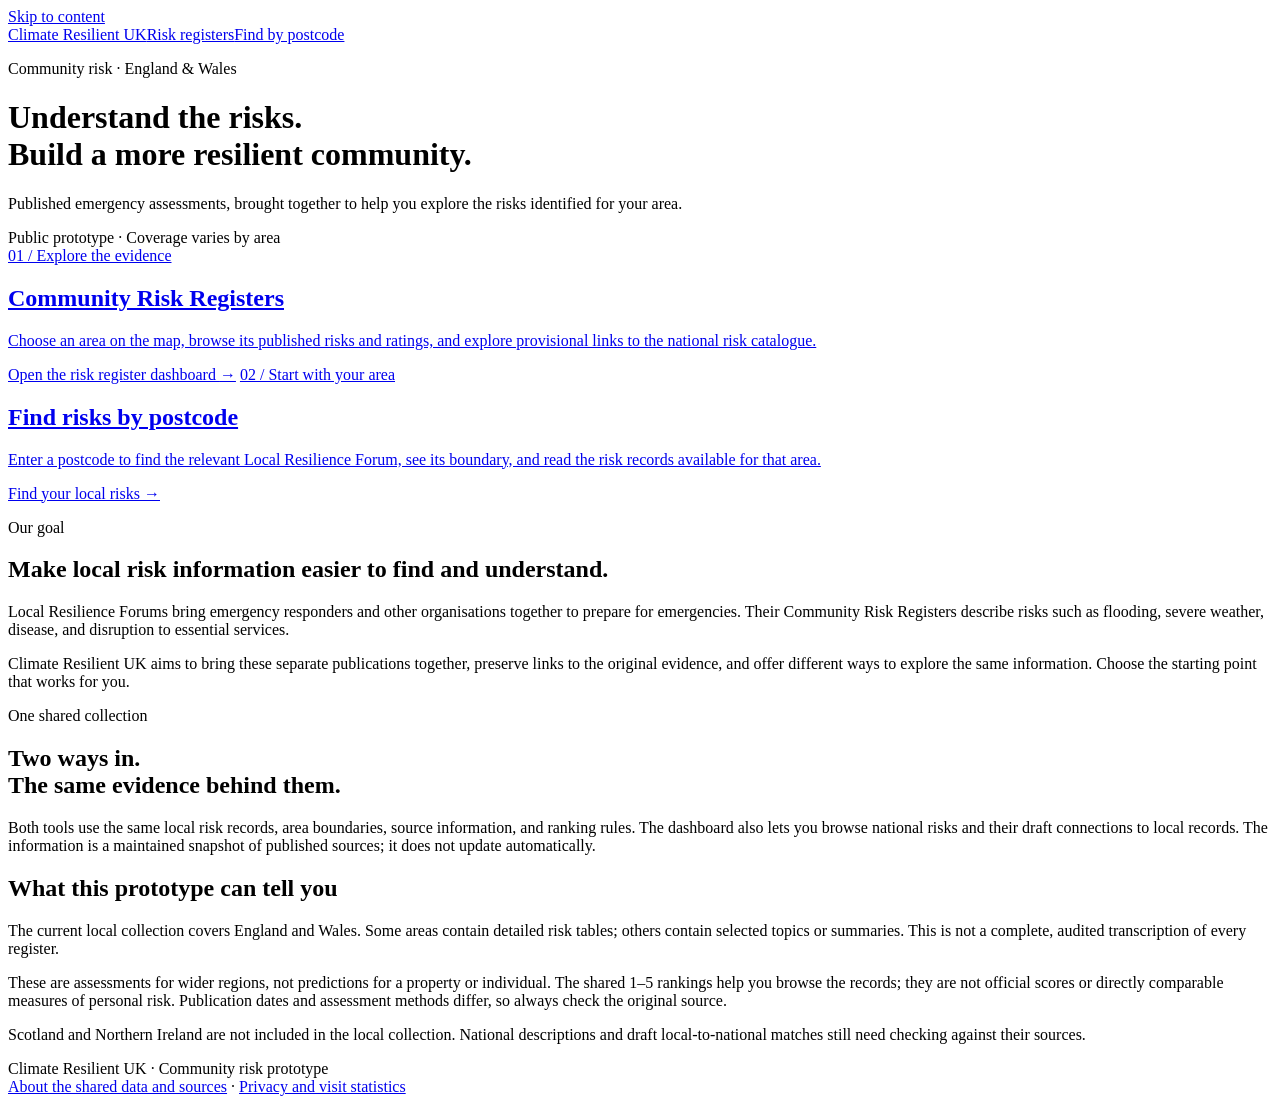
==== index.html @ b1b25397 "Enable GoatCounter on the home menu" ====
<!doctype html>
<html lang="en">
<head>
  <meta charset="utf-8">
  <meta name="viewport" content="width=device-width,initial-scale=1">
  <meta name="description" content="Explore published emergency risks across England and Wales, through Community Risk Registers or a postcode search.">
  <title>Climate Resilient UK | Community risk</title>
  <link rel="stylesheet" href="assets/shared.css">
  <link rel="stylesheet" href="assets/home.css">
<meta name="referrer" content="strict-origin-when-cross-origin"></head>
<body>
  <a class="skip-link" href="#main">Skip to content</a>
  <nav class="site-nav" aria-label="Main navigation"><a href="./" aria-current="page">Climate Resilient UK</a><a href="registers/">Risk registers</a><a href="bypostcode/">Find by postcode</a></nav>
  <header class="hero"><div class="hero-inner"><p class="eyebrow">Community risk · England &amp; Wales</p><h1>Understand the risks. <br>Build a more resilient community.</h1><p>Published emergency assessments, brought together to help you explore the risks identified for your area.</p><span class="prototype">Public prototype · Coverage varies by area</span></div></header>
  <main id="main">
    <section class="choices" aria-label="Choose how to explore">
      <a class="choice" href="registers/"><span class="choice-number">01 / Explore the evidence</span><h2>Community Risk Registers</h2><p>Choose an area on the map, browse its published risks and ratings, and explore provisional links to the national risk catalogue.</p><span class="action">Open the risk register dashboard <span aria-hidden="true">→</span></span></a>
      <a class="choice" href="bypostcode/"><span class="choice-number">02 / Start with your area</span><h2>Find risks by postcode</h2><p>Enter a postcode to find the relevant Local Resilience Forum, see its boundary, and read the risk records available for that area.</p><span class="action">Find your local risks <span aria-hidden="true">→</span></span></a>
    </section>
    <section class="purpose" aria-labelledby="purpose"><p class="eyebrow">Our goal</p><h2 id="purpose">Make local risk information easier to find and understand.</h2><p>Local Resilience Forums bring emergency responders and other organisations together to prepare for emergencies. Their Community Risk Registers describe risks such as flooding, severe weather, disease, and disruption to essential services.</p><p>Climate Resilient UK aims to bring these separate publications together, preserve links to the original evidence, and offer different ways to explore the same information. Choose the starting point that works for you.</p></section>
    <section class="evidence" aria-labelledby="evidence"><div><p class="eyebrow">One shared collection</p><h2 id="evidence">Two ways in.<br>The same evidence behind them.</h2></div><p>Both tools use the same local risk records, area boundaries, source information, and ranking rules. The dashboard also lets you browse national risks and their draft connections to local records. The information is a maintained snapshot of published sources; it does not update automatically.</p></section>
    <section class="limitations" aria-labelledby="limitations"><h2 id="limitations">What this prototype can tell you</h2><p>The current local collection covers England and Wales. Some areas contain detailed risk tables; others contain selected topics or summaries. This is not a complete, audited transcription of every register.</p><p>These are assessments for wider regions, not predictions for a property or individual. The shared 1–5 rankings help you browse the records; they are not official scores or directly comparable measures of personal risk. Publication dates and assessment methods differ, so always check the original source.</p><p>Scotland and Northern Ireland are not included in the local collection. National descriptions and draft local-to-national matches still need checking against their sources.</p></section>
  </main>
  <footer>Climate Resilient UK · Community risk prototype<br><a href="data/README.md">About the shared data and sources</a> · <a href="privacy/">Privacy and visit statistics</a></footer>
<script type="module" src="assets/analytics.js"></script>
</body>
</html>
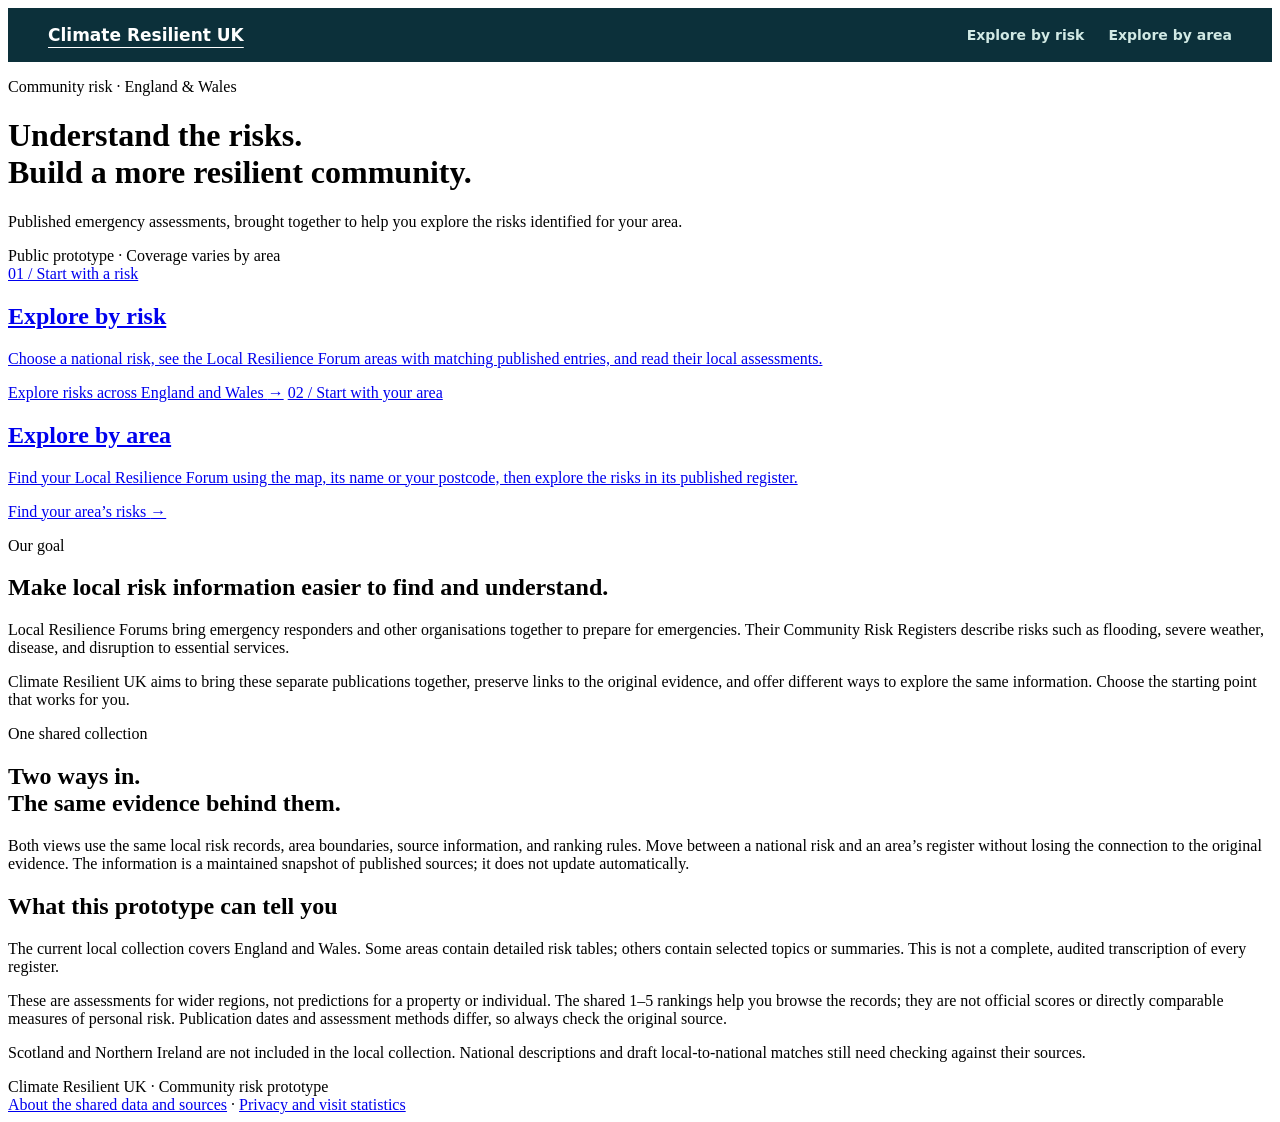
==== commit bb8227ce: "Launch risk and area explorer with compatible URLs and sourced definitions" ====
--- a/index.html
+++ b/index.html
@@ -10,15 +10,15 @@
 <meta name="referrer" content="strict-origin-when-cross-origin"></head>
 <body>
   <a class="skip-link" href="#main">Skip to content</a>
-  <nav class="site-nav" aria-label="Main navigation"><a href="./" aria-current="page">Climate Resilient UK</a><a href="registers/">Risk registers</a><a href="bypostcode/">Find by postcode</a></nav>
+  <nav class="site-nav" aria-label="Main navigation"><a href="./" aria-current="page">Climate Resilient UK</a><a href="registers/?view=risk">Explore by risk</a><a href="registers/?view=area">Explore by area</a></nav>
   <header class="hero"><div class="hero-inner"><p class="eyebrow">Community risk · England &amp; Wales</p><h1>Understand the risks. <br>Build a more resilient community.</h1><p>Published emergency assessments, brought together to help you explore the risks identified for your area.</p><span class="prototype">Public prototype · Coverage varies by area</span></div></header>
   <main id="main">
     <section class="choices" aria-label="Choose how to explore">
-      <a class="choice" href="registers/"><span class="choice-number">01 / Explore the evidence</span><h2>Community Risk Registers</h2><p>Choose an area on the map, browse its published risks and ratings, and explore provisional links to the national risk catalogue.</p><span class="action">Open the risk register dashboard <span aria-hidden="true">→</span></span></a>
-      <a class="choice" href="bypostcode/"><span class="choice-number">02 / Start with your area</span><h2>Find risks by postcode</h2><p>Enter a postcode to find the relevant Local Resilience Forum, see its boundary, and read the risk records available for that area.</p><span class="action">Find your local risks <span aria-hidden="true">→</span></span></a>
+      <a class="choice" href="registers/?view=risk"><span class="choice-number">01 / Start with a risk</span><h2>Explore by risk</h2><p>Choose a national risk, see the Local Resilience Forum areas with matching published entries, and read their local assessments.</p><span class="action">Explore risks across England and Wales <span aria-hidden="true">→</span></span></a>
+      <a class="choice" href="registers/?view=area"><span class="choice-number">02 / Start with your area</span><h2>Explore by area</h2><p>Find your Local Resilience Forum using the map, its name or your postcode, then explore the risks in its published register.</p><span class="action">Find your area’s risks <span aria-hidden="true">→</span></span></a>
     </section>
     <section class="purpose" aria-labelledby="purpose"><p class="eyebrow">Our goal</p><h2 id="purpose">Make local risk information easier to find and understand.</h2><p>Local Resilience Forums bring emergency responders and other organisations together to prepare for emergencies. Their Community Risk Registers describe risks such as flooding, severe weather, disease, and disruption to essential services.</p><p>Climate Resilient UK aims to bring these separate publications together, preserve links to the original evidence, and offer different ways to explore the same information. Choose the starting point that works for you.</p></section>
-    <section class="evidence" aria-labelledby="evidence"><div><p class="eyebrow">One shared collection</p><h2 id="evidence">Two ways in.<br>The same evidence behind them.</h2></div><p>Both tools use the same local risk records, area boundaries, source information, and ranking rules. The dashboard also lets you browse national risks and their draft connections to local records. The information is a maintained snapshot of published sources; it does not update automatically.</p></section>
+    <section class="evidence" aria-labelledby="evidence"><div><p class="eyebrow">One shared collection</p><h2 id="evidence">Two ways in.<br>The same evidence behind them.</h2></div><p>Both views use the same local risk records, area boundaries, source information, and ranking rules. Move between a national risk and an area’s register without losing the connection to the original evidence. The information is a maintained snapshot of published sources; it does not update automatically.</p></section>
     <section class="limitations" aria-labelledby="limitations"><h2 id="limitations">What this prototype can tell you</h2><p>The current local collection covers England and Wales. Some areas contain detailed risk tables; others contain selected topics or summaries. This is not a complete, audited transcription of every register.</p><p>These are assessments for wider regions, not predictions for a property or individual. The shared 1–5 rankings help you browse the records; they are not official scores or directly comparable measures of personal risk. Publication dates and assessment methods differ, so always check the original source.</p><p>Scotland and Northern Ireland are not included in the local collection. National descriptions and draft local-to-national matches still need checking against their sources.</p></section>
   </main>
   <footer>Climate Resilient UK · Community risk prototype<br><a href="data/README.md">About the shared data and sources</a> · <a href="privacy/">Privacy and visit statistics</a></footer>
--- a/assets/shared.css
+++ b/assets/shared.css
@@ -0,0 +1,3 @@
+.site-nav{display:flex;align-items:center;gap:24px;flex-wrap:wrap;padding:17px max(20px,calc((100vw - 1200px)/2));background:#0c303a;color:#fff;font:600 14px system-ui,sans-serif}.site-nav a{color:#d1e9e4;text-decoration:none}.site-nav a:first-child{font-size:17px;font-weight:800;margin-right:auto;color:white}.site-nav a:hover{text-decoration:underline}.site-nav a[aria-current=page]{text-decoration:underline;text-underline-offset:6px}.skip-link{position:absolute;left:15px;top:-100px;background:white;color:#103c48;padding:12px;z-index:10000}.skip-link:focus{top:10px}a:focus-visible,button:focus-visible,input:focus-visible,select:focus-visible,summary:focus-visible,[tabindex]:focus-visible{outline:3px solid #c8752c;outline-offset:3px}#loadError:not([hidden]){padding:18px;background:#fff0e3;border:2px solid #c8752c;margin:18px;color:#643015;font:15px/1.6 system-ui,sans-serif}[hidden]{display:none!important}@media(max-width:600px){.site-nav{gap:15px}.site-nav a:first-child{width:100%}}
+
+.risk-definition{margin:10px 0 14px;line-height:1.65}.risk-definition h4{font-size:14px;margin:0 0 6px;color:#174f58}.risk-definition p{margin:7px 0}.definition-origin,.definition-source,.definition-sources{font-size:12px;color:#526e77}.risk-definition a{color:#11675c;overflow-wrap:anywhere}.definition-sources summary,.rating-source>summary{cursor:pointer}.definition-sources ul{padding-left:20px}.rating-source{margin-top:12px;border-top:1px solid #d8e5e2;padding-top:10px}.rating-source>summary{font-size:13px;font-weight:750;color:#24545c}.rating-source p{line-height:1.6}
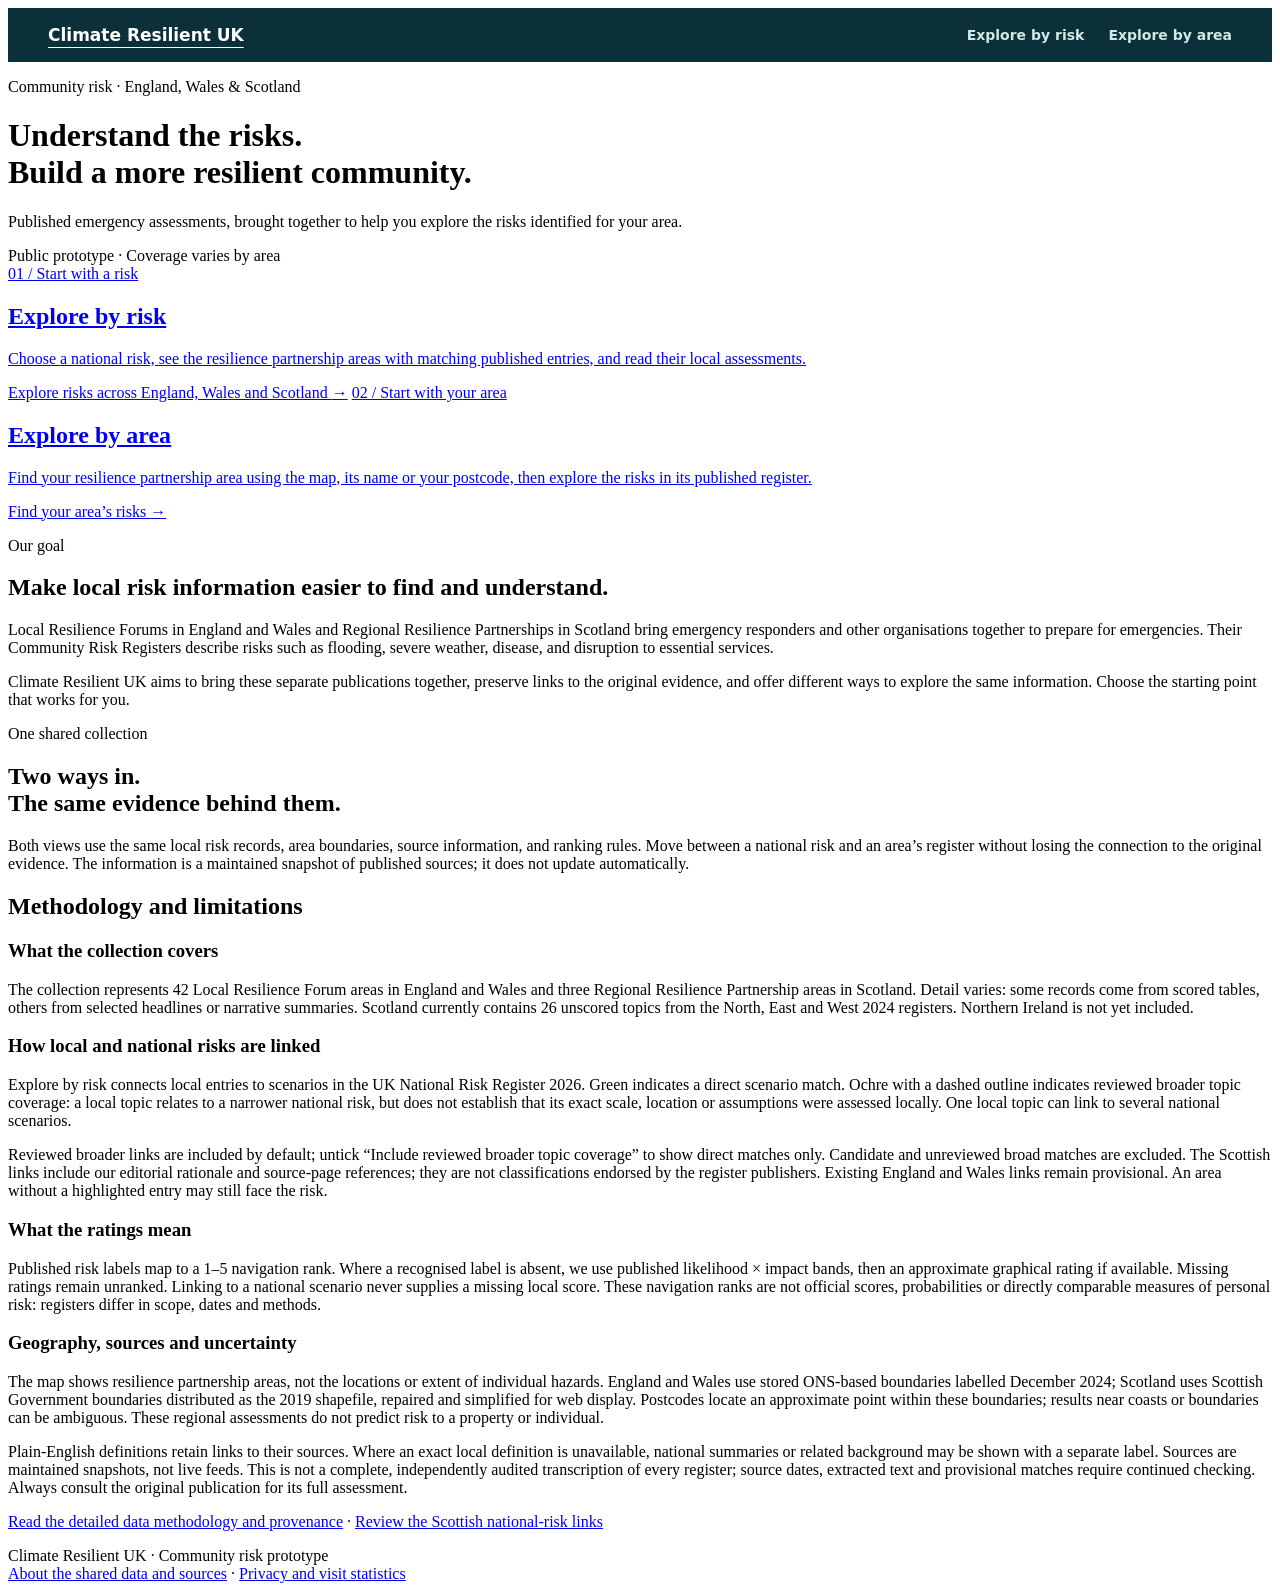
==== commit 1c2ccbc1: "Add Scottish regional risk registers, reviewed national links and methodology" ====
--- a/index.html
+++ b/index.html
@@ -3,7 +3,7 @@
 <head>
   <meta charset="utf-8">
   <meta name="viewport" content="width=device-width,initial-scale=1">
-  <meta name="description" content="Explore published emergency risks across England and Wales, through Community Risk Registers or a postcode search.">
+  <meta name="description" content="Explore published emergency risks across England, Wales and Scotland, through Community Risk Registers or a postcode search.">
   <title>Climate Resilient UK | Community risk</title>
   <link rel="stylesheet" href="assets/shared.css">
   <link rel="stylesheet" href="assets/home.css">
@@ -11,15 +11,28 @@
 <body>
   <a class="skip-link" href="#main">Skip to content</a>
   <nav class="site-nav" aria-label="Main navigation"><a href="./" aria-current="page">Climate Resilient UK</a><a href="registers/?view=risk">Explore by risk</a><a href="registers/?view=area">Explore by area</a></nav>
-  <header class="hero"><div class="hero-inner"><p class="eyebrow">Community risk · England &amp; Wales</p><h1>Understand the risks. <br>Build a more resilient community.</h1><p>Published emergency assessments, brought together to help you explore the risks identified for your area.</p><span class="prototype">Public prototype · Coverage varies by area</span></div></header>
+  <header class="hero"><div class="hero-inner"><p class="eyebrow">Community risk · England, Wales &amp; Scotland</p><h1>Understand the risks. <br>Build a more resilient community.</h1><p>Published emergency assessments, brought together to help you explore the risks identified for your area.</p><span class="prototype">Public prototype · Coverage varies by area</span></div></header>
   <main id="main">
     <section class="choices" aria-label="Choose how to explore">
-      <a class="choice" href="registers/?view=risk"><span class="choice-number">01 / Start with a risk</span><h2>Explore by risk</h2><p>Choose a national risk, see the Local Resilience Forum areas with matching published entries, and read their local assessments.</p><span class="action">Explore risks across England and Wales <span aria-hidden="true">→</span></span></a>
-      <a class="choice" href="registers/?view=area"><span class="choice-number">02 / Start with your area</span><h2>Explore by area</h2><p>Find your Local Resilience Forum using the map, its name or your postcode, then explore the risks in its published register.</p><span class="action">Find your area’s risks <span aria-hidden="true">→</span></span></a>
+      <a class="choice" href="registers/?view=risk"><span class="choice-number">01 / Start with a risk</span><h2>Explore by risk</h2><p>Choose a national risk, see the resilience partnership areas with matching published entries, and read their local assessments.</p><span class="action">Explore risks across England, Wales and Scotland <span aria-hidden="true">→</span></span></a>
+      <a class="choice" href="registers/?view=area"><span class="choice-number">02 / Start with your area</span><h2>Explore by area</h2><p>Find your resilience partnership area using the map, its name or your postcode, then explore the risks in its published register.</p><span class="action">Find your area’s risks <span aria-hidden="true">→</span></span></a>
     </section>
-    <section class="purpose" aria-labelledby="purpose"><p class="eyebrow">Our goal</p><h2 id="purpose">Make local risk information easier to find and understand.</h2><p>Local Resilience Forums bring emergency responders and other organisations together to prepare for emergencies. Their Community Risk Registers describe risks such as flooding, severe weather, disease, and disruption to essential services.</p><p>Climate Resilient UK aims to bring these separate publications together, preserve links to the original evidence, and offer different ways to explore the same information. Choose the starting point that works for you.</p></section>
+    <section class="purpose" aria-labelledby="purpose"><p class="eyebrow">Our goal</p><h2 id="purpose">Make local risk information easier to find and understand.</h2><p>Local Resilience Forums in England and Wales and Regional Resilience Partnerships in Scotland bring emergency responders and other organisations together to prepare for emergencies. Their Community Risk Registers describe risks such as flooding, severe weather, disease, and disruption to essential services.</p><p>Climate Resilient UK aims to bring these separate publications together, preserve links to the original evidence, and offer different ways to explore the same information. Choose the starting point that works for you.</p></section>
     <section class="evidence" aria-labelledby="evidence"><div><p class="eyebrow">One shared collection</p><h2 id="evidence">Two ways in.<br>The same evidence behind them.</h2></div><p>Both views use the same local risk records, area boundaries, source information, and ranking rules. Move between a national risk and an area’s register without losing the connection to the original evidence. The information is a maintained snapshot of published sources; it does not update automatically.</p></section>
-    <section class="limitations" aria-labelledby="limitations"><h2 id="limitations">What this prototype can tell you</h2><p>The current local collection covers England and Wales. Some areas contain detailed risk tables; others contain selected topics or summaries. This is not a complete, audited transcription of every register.</p><p>These are assessments for wider regions, not predictions for a property or individual. The shared 1–5 rankings help you browse the records; they are not official scores or directly comparable measures of personal risk. Publication dates and assessment methods differ, so always check the original source.</p><p>Scotland and Northern Ireland are not included in the local collection. National descriptions and draft local-to-national matches still need checking against their sources.</p></section>
+    <section class="limitations" aria-labelledby="limitations">
+      <h2 id="limitations">Methodology and limitations</h2>
+      <h3>What the collection covers</h3>
+      <p>The collection represents 42 Local Resilience Forum areas in England and Wales and three Regional Resilience Partnership areas in Scotland. Detail varies: some records come from scored tables, others from selected headlines or narrative summaries. Scotland currently contains 26 unscored topics from the North, East and West 2024 registers. Northern Ireland is not yet included.</p>
+      <h3>How local and national risks are linked</h3>
+      <p>Explore by risk connects local entries to scenarios in the UK National Risk Register 2026. Green indicates a direct scenario match. Ochre with a dashed outline indicates reviewed broader topic coverage: a local topic relates to a narrower national risk, but does not establish that its exact scale, location or assumptions were assessed locally. One local topic can link to several national scenarios.</p>
+      <p>Reviewed broader links are included by default; untick “Include reviewed broader topic coverage” to show direct matches only. Candidate and unreviewed broad matches are excluded. The Scottish links include our editorial rationale and source-page references; they are not classifications endorsed by the register publishers. Existing England and Wales links remain provisional. An area without a highlighted entry may still face the risk.</p>
+      <h3>What the ratings mean</h3>
+      <p>Published risk labels map to a 1–5 navigation rank. Where a recognised label is absent, we use published likelihood × impact bands, then an approximate graphical rating if available. Missing ratings remain unranked. Linking to a national scenario never supplies a missing local score. These navigation ranks are not official scores, probabilities or directly comparable measures of personal risk: registers differ in scope, dates and methods.</p>
+      <h3>Geography, sources and uncertainty</h3>
+      <p>The map shows resilience partnership areas, not the locations or extent of individual hazards. England and Wales use stored ONS-based boundaries labelled December 2024; Scotland uses Scottish Government boundaries distributed as the 2019 shapefile, repaired and simplified for web display. Postcodes locate an approximate point within these boundaries; results near coasts or boundaries can be ambiguous. These regional assessments do not predict risk to a property or individual.</p>
+      <p>Plain-English definitions retain links to their sources. Where an exact local definition is unavailable, national summaries or related background may be shown with a separate label. Sources are maintained snapshots, not live feeds. This is not a complete, independently audited transcription of every register; source dates, extracted text and provisional matches require continued checking. Always consult the original publication for its full assessment.</p>
+      <p><a href="data/README.md">Read the detailed data methodology and provenance</a> · <a href="data/scotland-match-review.md">Review the Scottish national-risk links</a></p>
+    </section>
   </main>
   <footer>Climate Resilient UK · Community risk prototype<br><a href="data/README.md">About the shared data and sources</a> · <a href="privacy/">Privacy and visit statistics</a></footer>
 <script type="module" src="assets/analytics.js"></script>
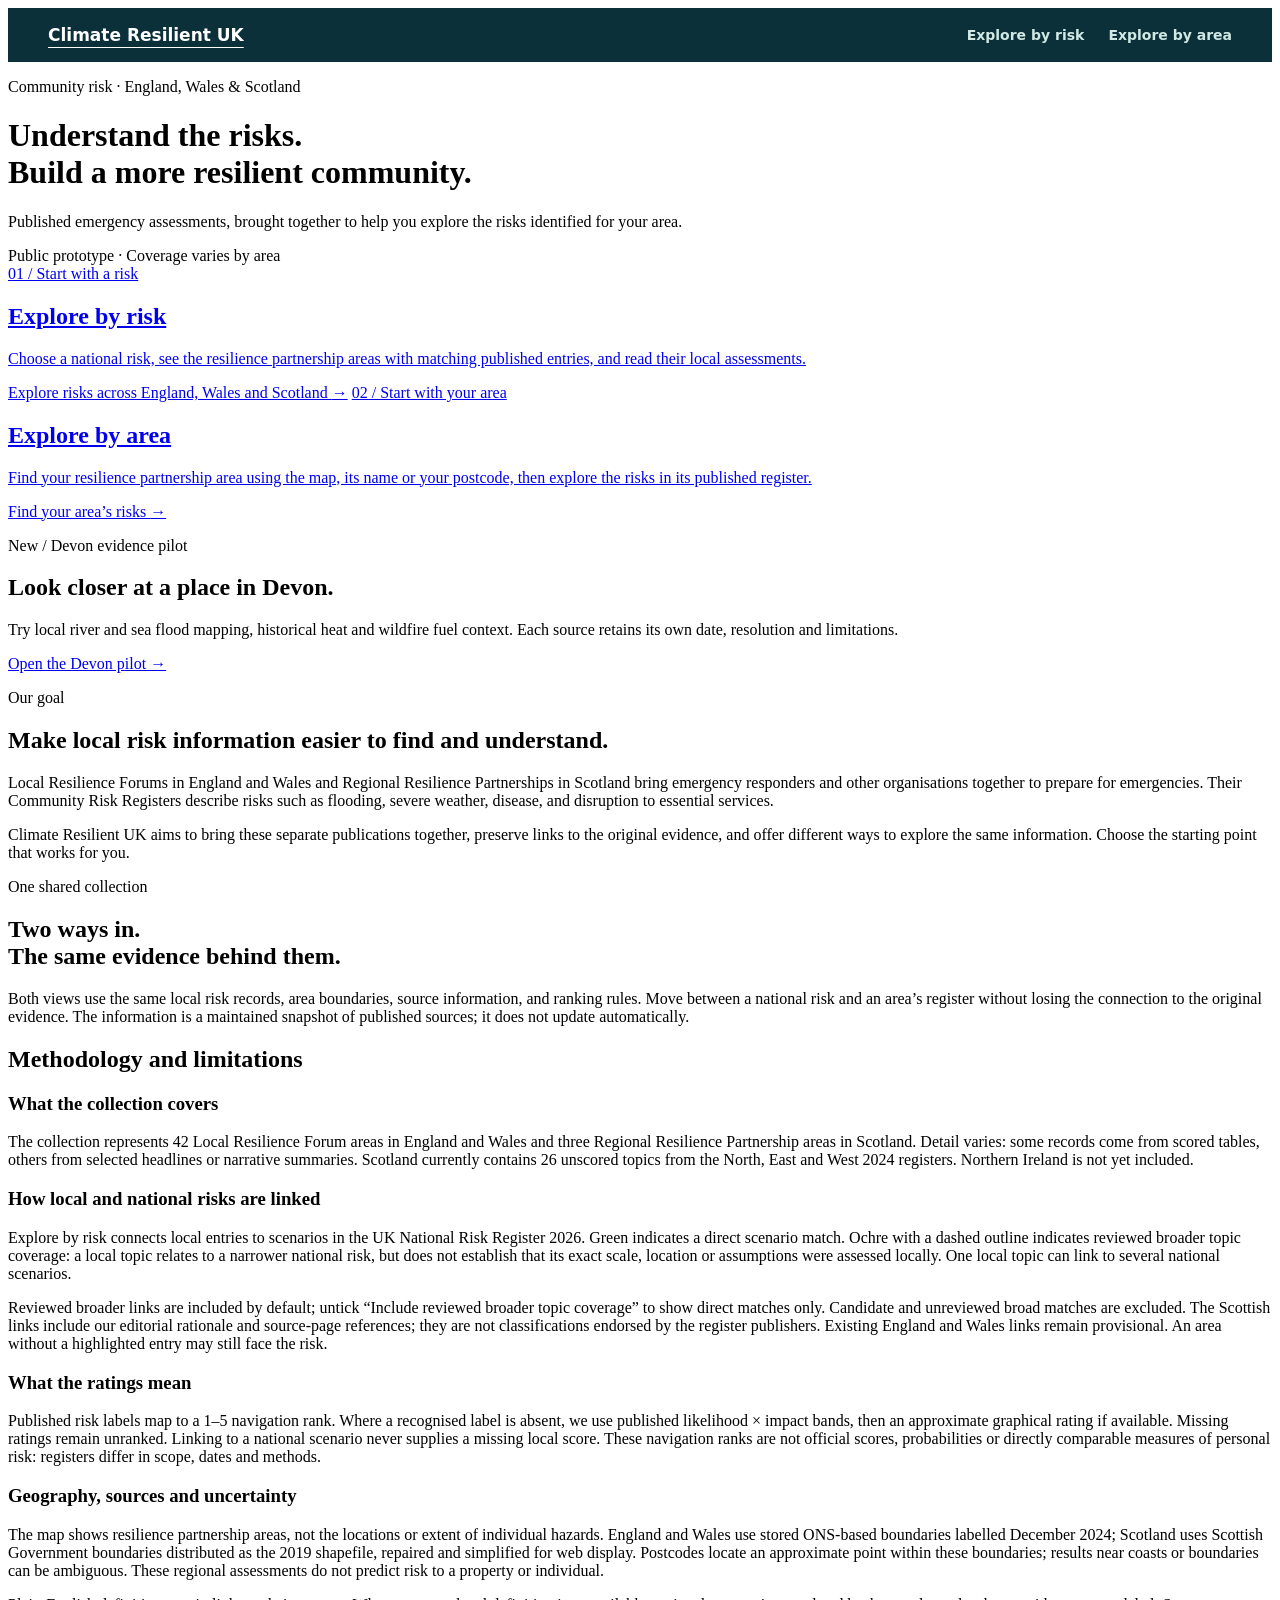
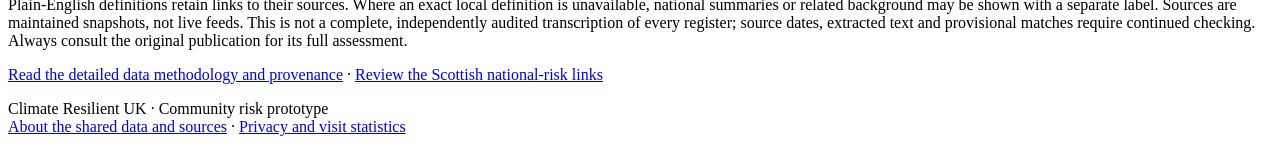
==== commit 8f6917a4: "Add Devon local hazard evidence proof of concept" ====
--- a/index.html
+++ b/index.html
@@ -17,6 +17,7 @@
       <a class="choice" href="registers/?view=risk"><span class="choice-number">01 / Start with a risk</span><h2>Explore by risk</h2><p>Choose a national risk, see the resilience partnership areas with matching published entries, and read their local assessments.</p><span class="action">Explore risks across England, Wales and Scotland <span aria-hidden="true">→</span></span></a>
       <a class="choice" href="registers/?view=area"><span class="choice-number">02 / Start with your area</span><h2>Explore by area</h2><p>Find your resilience partnership area using the map, its name or your postcode, then explore the risks in its published register.</p><span class="action">Find your area’s risks <span aria-hidden="true">→</span></span></a>
     </section>
+    <section class="purpose"><p class="eyebrow">New / Devon evidence pilot</p><h2>Look closer at a place in Devon.</h2><p>Try local river and sea flood mapping, historical heat and wildfire fuel context. Each source retains its own date, resolution and limitations.</p><p><a href="devon/">Open the Devon pilot →</a></p></section>
     <section class="purpose" aria-labelledby="purpose"><p class="eyebrow">Our goal</p><h2 id="purpose">Make local risk information easier to find and understand.</h2><p>Local Resilience Forums in England and Wales and Regional Resilience Partnerships in Scotland bring emergency responders and other organisations together to prepare for emergencies. Their Community Risk Registers describe risks such as flooding, severe weather, disease, and disruption to essential services.</p><p>Climate Resilient UK aims to bring these separate publications together, preserve links to the original evidence, and offer different ways to explore the same information. Choose the starting point that works for you.</p></section>
     <section class="evidence" aria-labelledby="evidence"><div><p class="eyebrow">One shared collection</p><h2 id="evidence">Two ways in.<br>The same evidence behind them.</h2></div><p>Both views use the same local risk records, area boundaries, source information, and ranking rules. Move between a national risk and an area’s register without losing the connection to the original evidence. The information is a maintained snapshot of published sources; it does not update automatically.</p></section>
     <section class="limitations" aria-labelledby="limitations">
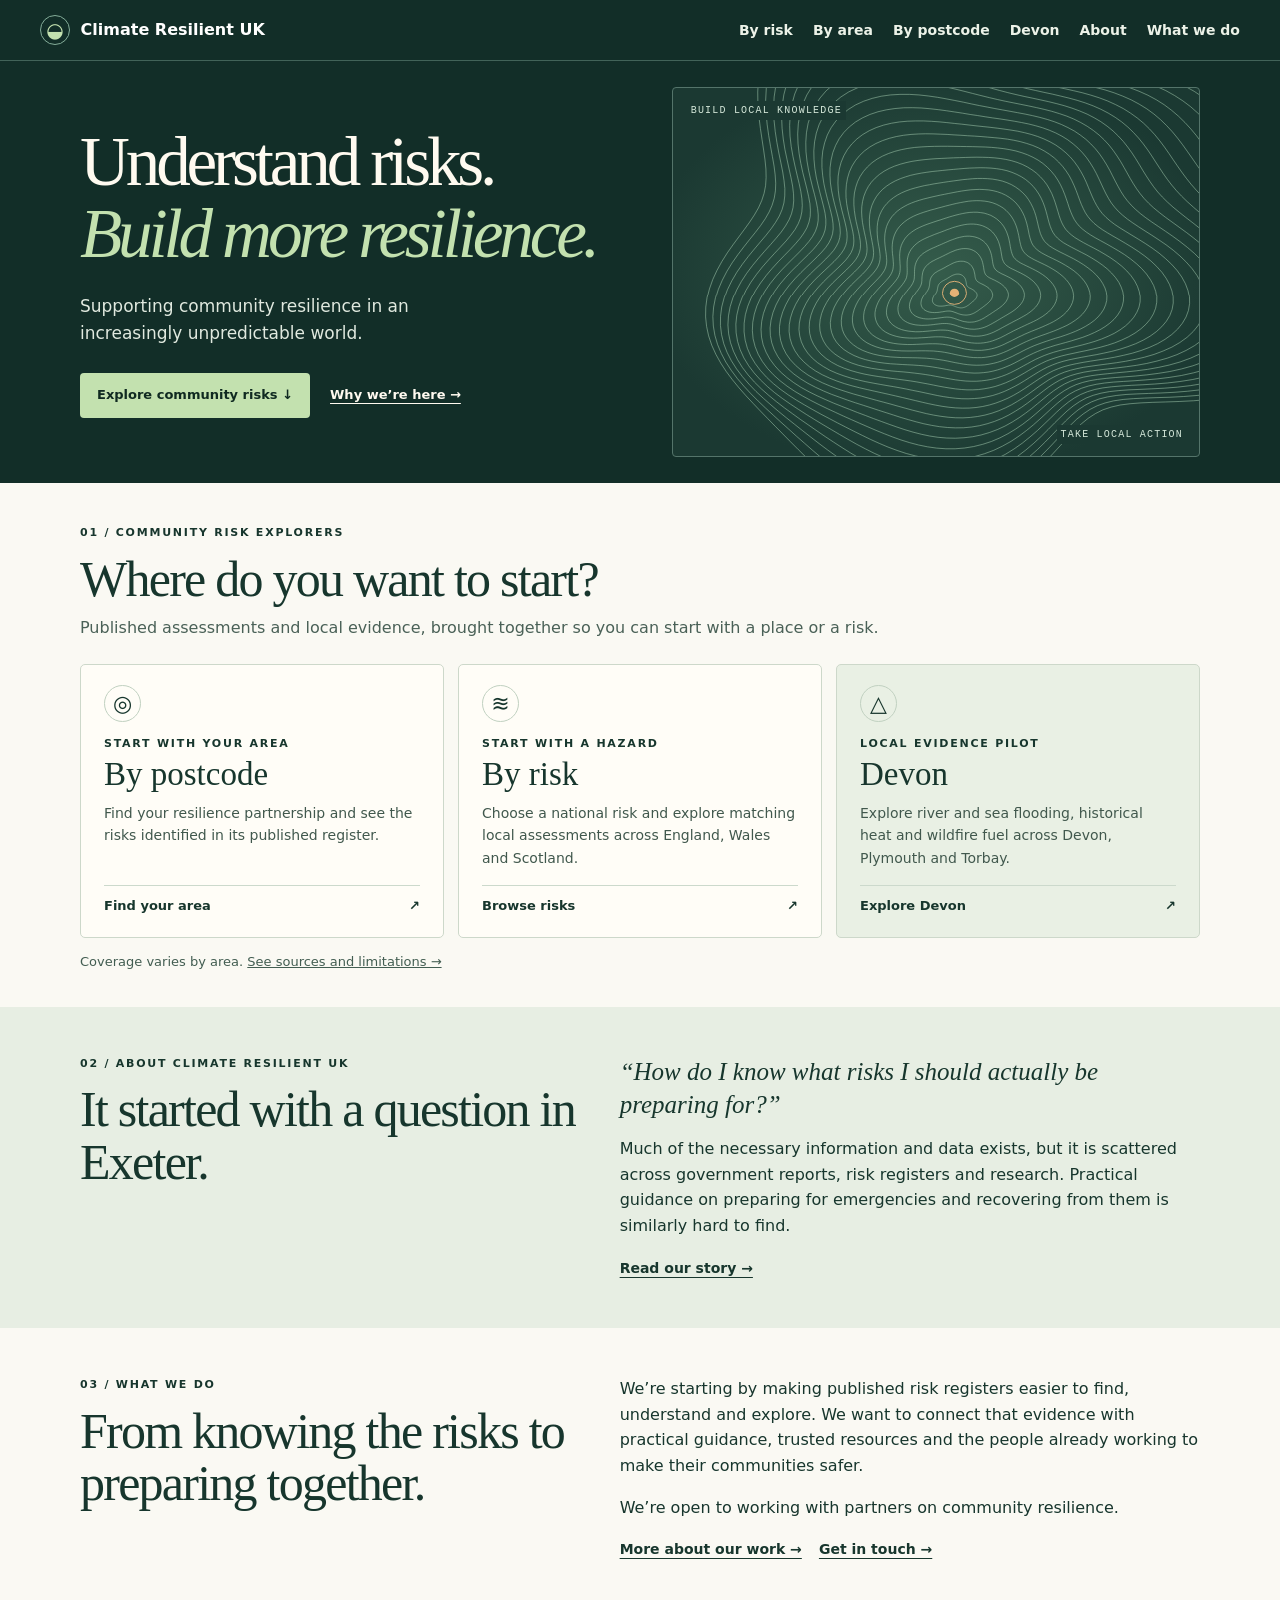
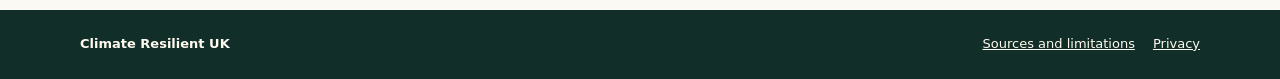
==== commit 9abd6e89: "Unify Climate Resilient UK website and community risk explorers Add the approved homepage, About and" ====
--- a/index.html
+++ b/index.html
@@ -1,41 +1,6 @@
-<!doctype html>
-<html lang="en">
-<head>
-  <meta charset="utf-8">
-  <meta name="viewport" content="width=device-width,initial-scale=1">
-  <meta name="description" content="Explore published emergency risks across England, Wales and Scotland, through Community Risk Registers or a postcode search.">
-  <title>Climate Resilient UK | Community risk</title>
-  <link rel="stylesheet" href="assets/shared.css">
-  <link rel="stylesheet" href="assets/home.css">
-<meta name="referrer" content="strict-origin-when-cross-origin"></head>
-<body>
-  <a class="skip-link" href="#main">Skip to content</a>
-  <nav class="site-nav" aria-label="Main navigation"><a href="./" aria-current="page">Climate Resilient UK</a><a href="registers/?view=risk">Explore by risk</a><a href="registers/?view=area">Explore by area</a></nav>
-  <header class="hero"><div class="hero-inner"><p class="eyebrow">Community risk · England, Wales &amp; Scotland</p><h1>Understand the risks. <br>Build a more resilient community.</h1><p>Published emergency assessments, brought together to help you explore the risks identified for your area.</p><span class="prototype">Public prototype · Coverage varies by area</span></div></header>
-  <main id="main">
-    <section class="choices" aria-label="Choose how to explore">
-      <a class="choice" href="registers/?view=risk"><span class="choice-number">01 / Start with a risk</span><h2>Explore by risk</h2><p>Choose a national risk, see the resilience partnership areas with matching published entries, and read their local assessments.</p><span class="action">Explore risks across England, Wales and Scotland <span aria-hidden="true">→</span></span></a>
-      <a class="choice" href="registers/?view=area"><span class="choice-number">02 / Start with your area</span><h2>Explore by area</h2><p>Find your resilience partnership area using the map, its name or your postcode, then explore the risks in its published register.</p><span class="action">Find your area’s risks <span aria-hidden="true">→</span></span></a>
-    </section>
-    <section class="purpose"><p class="eyebrow">New / Devon evidence pilot</p><h2>Look closer at a place in Devon.</h2><p>Try local river and sea flood mapping, historical heat and wildfire fuel context. Each source retains its own date, resolution and limitations.</p><p><a href="devon/">Open the Devon pilot →</a></p></section>
-    <section class="purpose" aria-labelledby="purpose"><p class="eyebrow">Our goal</p><h2 id="purpose">Make local risk information easier to find and understand.</h2><p>Local Resilience Forums in England and Wales and Regional Resilience Partnerships in Scotland bring emergency responders and other organisations together to prepare for emergencies. Their Community Risk Registers describe risks such as flooding, severe weather, disease, and disruption to essential services.</p><p>Climate Resilient UK aims to bring these separate publications together, preserve links to the original evidence, and offer different ways to explore the same information. Choose the starting point that works for you.</p></section>
-    <section class="evidence" aria-labelledby="evidence"><div><p class="eyebrow">One shared collection</p><h2 id="evidence">Two ways in.<br>The same evidence behind them.</h2></div><p>Both views use the same local risk records, area boundaries, source information, and ranking rules. Move between a national risk and an area’s register without losing the connection to the original evidence. The information is a maintained snapshot of published sources; it does not update automatically.</p></section>
-    <section class="limitations" aria-labelledby="limitations">
-      <h2 id="limitations">Methodology and limitations</h2>
-      <h3>What the collection covers</h3>
-      <p>The collection represents 42 Local Resilience Forum areas in England and Wales and three Regional Resilience Partnership areas in Scotland. Detail varies: some records come from scored tables, others from selected headlines or narrative summaries. Scotland currently contains 26 unscored topics from the North, East and West 2024 registers. Northern Ireland is not yet included.</p>
-      <h3>How local and national risks are linked</h3>
-      <p>Explore by risk connects local entries to scenarios in the UK National Risk Register 2026. Green indicates a direct scenario match. Ochre with a dashed outline indicates reviewed broader topic coverage: a local topic relates to a narrower national risk, but does not establish that its exact scale, location or assumptions were assessed locally. One local topic can link to several national scenarios.</p>
-      <p>Reviewed broader links are included by default; untick “Include reviewed broader topic coverage” to show direct matches only. Candidate and unreviewed broad matches are excluded. The Scottish links include our editorial rationale and source-page references; they are not classifications endorsed by the register publishers. Existing England and Wales links remain provisional. An area without a highlighted entry may still face the risk.</p>
-      <h3>What the ratings mean</h3>
-      <p>Published risk labels map to a 1–5 navigation rank. Where a recognised label is absent, we use published likelihood × impact bands, then an approximate graphical rating if available. Missing ratings remain unranked. Linking to a national scenario never supplies a missing local score. These navigation ranks are not official scores, probabilities or directly comparable measures of personal risk: registers differ in scope, dates and methods.</p>
-      <h3>Geography, sources and uncertainty</h3>
-      <p>The map shows resilience partnership areas, not the locations or extent of individual hazards. England and Wales use stored ONS-based boundaries labelled December 2024; Scotland uses Scottish Government boundaries distributed as the 2019 shapefile, repaired and simplified for web display. Postcodes locate an approximate point within these boundaries; results near coasts or boundaries can be ambiguous. These regional assessments do not predict risk to a property or individual.</p>
-      <p>Plain-English definitions retain links to their sources. Where an exact local definition is unavailable, national summaries or related background may be shown with a separate label. Sources are maintained snapshots, not live feeds. This is not a complete, independently audited transcription of every register; source dates, extracted text and provisional matches require continued checking. Always consult the original publication for its full assessment.</p>
-      <p><a href="data/README.md">Read the detailed data methodology and provenance</a> · <a href="data/scotland-match-review.md">Review the Scottish national-risk links</a></p>
-    </section>
-  </main>
-  <footer>Climate Resilient UK · Community risk prototype<br><a href="data/README.md">About the shared data and sources</a> · <a href="privacy/">Privacy and visit statistics</a></footer>
-<script type="module" src="assets/analytics.js"></script>
-</body>
-</html>
+<!doctype html><html lang="en"><head><meta charset="utf-8"><meta name="viewport" content="width=device-width,initial-scale=1"><title>Climate Resilient UK</title><link rel="stylesheet" href="assets/shared.css"><link rel="stylesheet" href="assets/unified-nav.css"><link rel="stylesheet" href="assets/unified-home.css"></head><body><a class="skip-link" href="#main">Skip to content</a><nav class="site-nav" aria-label="Main navigation"><a href="./"><span class="mark" aria-hidden="true">◒</span> Climate Resilient UK</a><a id="navRisk" href="./registers/?view=risk">By risk</a><a id="navArea" href="./registers/?view=area">By area</a><a href="./bypostcode/">By postcode</a><a href="./devon/">Devon</a><a href="./about/">About</a><a href="./what-we-do/">What we do</a></nav>
+<main id="main"><header class="hero"><div class="shell hero-inner"><div class="hero-copy"><h1>Understand risks.<br><em>Build more resilience.</em></h1><p class="lede">Supporting community resilience in an increasingly unpredictable world.</p><div class="actions"><a class="button" href="#explore">Explore community risks ↓</a><a class="quiet" href="#about">Why we’re here →</a></div></div><div class="terrain" aria-hidden="true"><span>BUILD LOCAL KNOWLEDGE</span><span>TAKE LOCAL ACTION</span></div></div></header>
+<section class="shell products" id="explore"><p class="label">01 / COMMUNITY RISK EXPLORERS</p><h2>Where do you want to start?</h2><p class="section-intro">Published assessments and local evidence, brought together so you can start with a place or a risk.</p><div class="cards"><a class="card " href="bypostcode/"><span class="symbol" aria-hidden="true">◎</span><span class="label">START WITH YOUR AREA</span><h3>By postcode</h3><p>Find your resilience partnership and see the risks identified in its published register.</p><strong>Find your area<span aria-hidden="true">↗</span></strong></a><a class="card " href="registers/?view=risk"><span class="symbol" aria-hidden="true">≋</span><span class="label">START WITH A HAZARD</span><h3>By risk</h3><p>Choose a national risk and explore matching local assessments across England, Wales and Scotland.</p><strong>Browse risks<span aria-hidden="true">↗</span></strong></a><a class="card pilot" href="devon/"><span class="symbol" aria-hidden="true">△</span><span class="label">LOCAL EVIDENCE PILOT</span><h3>Devon</h3><p>Explore river and sea flooding, historical heat and wildfire fuel across Devon, Plymouth and Torbay.</p><strong>Explore Devon<span aria-hidden="true">↗</span></strong></a></div><p class="note">Coverage varies by area. <a href="methodology.html#limitations">See sources and limitations →</a></p></section>
+<div class="editorial"><section class="shell story" id="about"><div><p class="label">02 / ABOUT CLIMATE RESILIENT UK</p><h2>It started with a question in Exeter.</h2></div><div><blockquote>“How do I know what risks I should actually be preparing for?”</blockquote><p>Much of the necessary information and data exists, but it is scattered across government reports, risk registers and research. Practical guidance on preparing for emergencies and recovering from them is similarly hard to find.</p><a href="about/">Read our story →</a></div></section></div>
+<section class="shell story" id="work"><div><p class="label">03 / WHAT WE DO</p><h2>From knowing the risks to preparing together.</h2></div><div><p>We’re starting by making published risk registers easier to find, understand and explore. We want to connect that evidence with practical guidance, trusted resources and the people already working to make their communities safer.</p><p>We’re open to working with partners on community resilience.</p><a href="what-we-do/">More about our work →</a> <a class="contact" href="https://forms.gle/zvvyWk1JiNsJxY5m7">Get in touch →</a></div></section></main><footer><div class="shell"><strong>Climate Resilient UK</strong><a href="methodology.html#limitations">Sources and limitations</a><a href="privacy/">Privacy</a></div></footer><script type="module" src="assets/analytics.js"></script>
+</body></html>
--- a/assets/unified-nav.css
+++ b/assets/unified-nav.css
@@ -0,0 +1 @@
+.site-nav{background:#122e28;padding-block:15px;gap:20px;border-bottom:1px solid #426359}.site-nav a{color:#ecf2e8}.site-nav .mark{display:inline-grid;place-items:center;width:30px;height:30px;margin-right:5px;border:1px solid #84ad99;border-radius:50%;color:#c3e1af;font-size:20px;vertical-align:middle}.site-nav a:first-child{font-size:16px}.site-nav a:hover{color:#c3e1af}@media(max-width:600px){.site-nav{gap:10px 17px}}
--- a/assets/unified-home.css
+++ b/assets/unified-home.css
@@ -0,0 +1,29 @@
+*{box-sizing:border-box}html{scroll-behavior:smooth}body{margin:0;background:#faf9f3;color:#17362d;font:16px/1.6 system-ui,sans-serif}a{color:inherit}p{margin:0 0 1em}.shell{width:min(1120px,calc(100% - 48px));margin-inline:auto}.hero{background:#122e28;color:#fffaf0}.hero-inner{display:grid;grid-template-columns:1.12fr 1fr;align-items:center;min-height:422px}.hero-copy{padding-block:44px;position:relative;z-index:1}.label{font-size:11px;letter-spacing:.16em;font-weight:800}.hero .label{color:#c3e1af}.dot{display:inline-block;width:8px;height:8px;border-radius:50%;background:#e6b982;margin-right:7px}h1,h2,h3{font-family:Georgia,serif;font-weight:normal;line-height:1.05;margin:0}h1{font-size:clamp(42px,5.4vw,77px);letter-spacing:-.06em}h1 em{color:#c3e1af;font-weight:normal}.lede{color:#e0e9df;max-width:360px;margin:22px 0 26px;font-size:17px}.actions{display:flex;align-items:center;gap:20px;flex-wrap:wrap}.button,.quiet{font-size:13px;font-weight:750}.button{background:#c3e1af;color:#102a21;padding:12px 17px;border-radius:4px;text-decoration:none}.quiet{text-underline-offset:4px}.terrain{background:radial-gradient(ellipse at center,#34594b,transparent 72%),#1b3932;background-image:url(contours.svg),radial-gradient(ellipse at center,#355c4b,#1b3932 78%);background-size:cover;aspect-ratio:1.43;overflow:hidden;border:1px solid #54746a;position:relative;border-radius:4px}.terrain span{position:absolute;left:14px;color:#d4e7d9;font:10px monospace;letter-spacing:.12em;top:13px;background:#1b3932;padding:4px}.terrain span+span{top:auto;bottom:12px;left:auto;right:12px}.products{padding-block:41px 34px}h2{font-size:clamp(32px,4vw,50px);letter-spacing:-.035em}.section-intro{margin-top:10px;color:#4a6157}.cards{display:grid;grid-template-columns:repeat(3,1fr);gap:14px;margin-top:23px}.card{display:flex;flex-direction:column;align-items:flex-start;padding:20px 23px;background:#fffdf7;border:1px solid #cdd8ca;border-radius:5px;text-decoration:none;transition:background .18s,border-color .18s}.card:hover{background:#f1f6eb;border-color:#587b67}.pilot{background:#e9f0e4}.symbol{display:grid;place-items:center;width:37px;height:37px;border:1px solid #c1d1c1;border-radius:50%;font-size:22px;margin-bottom:13px}.card h3{font-size:33px;margin-top:5px}.card p{color:#41584d;margin:10px 0 16px;font-size:14px}.card strong{margin-top:auto;font-size:13px;width:100%;border-top:1px solid #ccd9cc;padding-top:10px}.card strong span{float:right}.note{font-size:13px;margin:14px 0 0;color:#425d51}.editorial{background:#e7eee3}.story{display:grid;grid-template-columns:1fr 1.15fr;gap:35px;padding-block:48px}.story a{font-size:14px;font-weight:750;text-underline-offset:4px}.story blockquote{font:italic 25px/1.35 Georgia,serif;margin:0 0 14px}.contact{margin-left:12px}footer{background:#122e28;color:#fffaf0;padding:24px 0}footer .shell{display:flex;gap:18px;flex-wrap:wrap;font-size:13px}footer strong{margin-right:auto}@media(max-width:760px){.hero-inner,.story{grid-template-columns:1fr}.terrain{aspect-ratio:2.3;margin-bottom:24px;background-position:center}.cards{grid-template-columns:1fr}.story{gap:18px}}@media(prefers-reduced-motion:reduce){html{scroll-behavior:auto}.card{transition:none}}
+
+.article-hero {
+  padding-block: clamp(40px, 7vw, 88px);
+}
+.article-hero h1 {
+  max-width: 850px;
+}
+.article-hero .shell > p:last-child {
+  max-width: 58ch;
+  margin: 20px 0 0;
+  color: #e0e9df;
+  font-size: 19px;
+}
+.article-copy {
+  max-width: 720px;
+  padding-block: 44px 56px;
+}
+.article-copy h2 {
+  margin: 1em 0 .4em;
+  font-size: clamp(29px, 4vw, 40px);
+}
+.article-copy h2:first-child {
+  margin-top: 0;
+}
+.article-copy a {
+  font-weight: 700;
+  text-underline-offset: 4px;
+}
